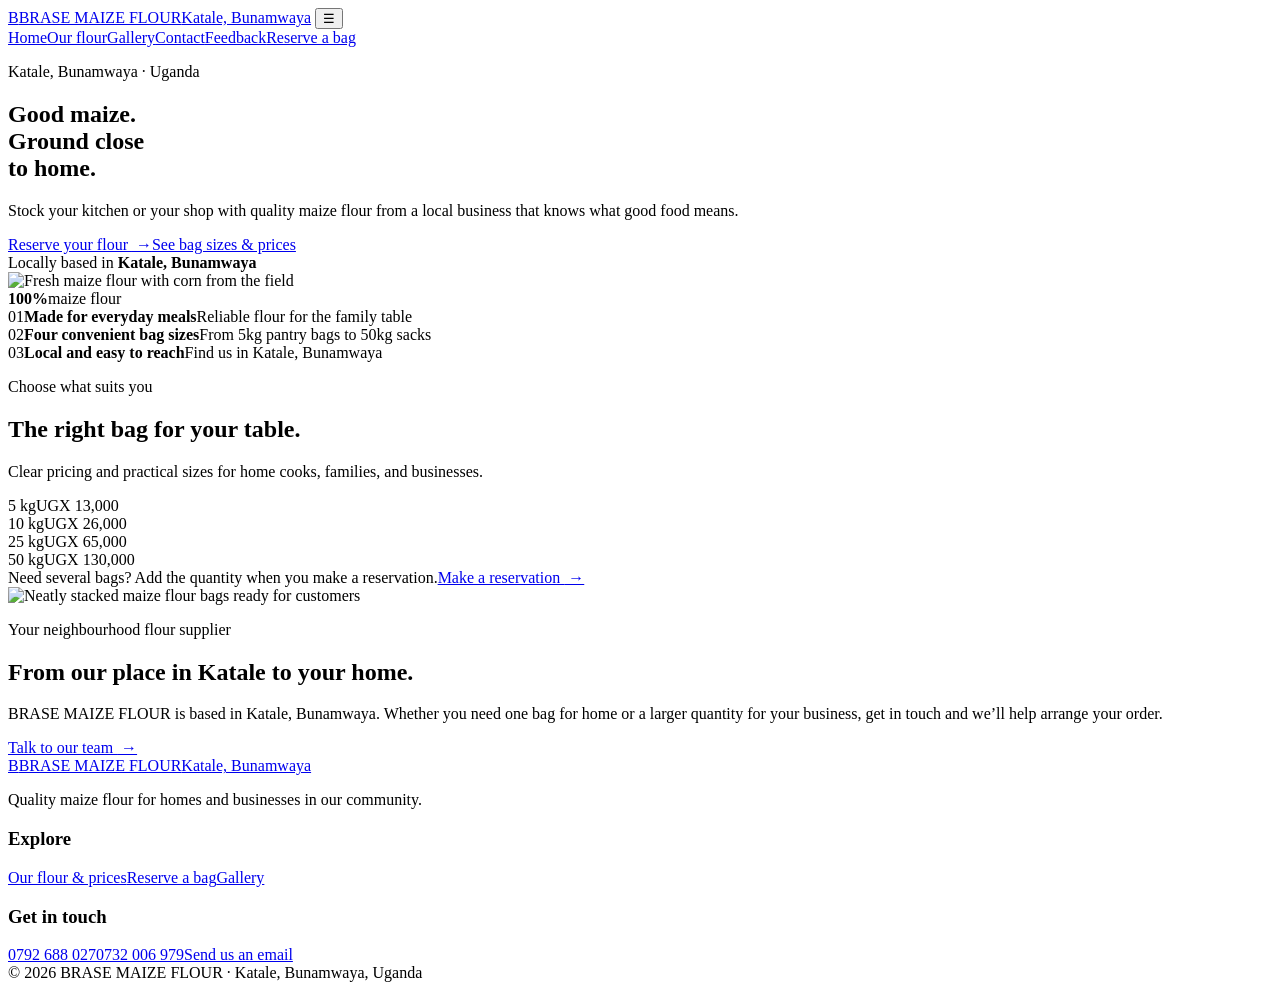
==== index.html @ acef11b5 "Rename home.html to index.html" ====
<!doctype html>
<html lang="en">
<head>
	<meta charset="utf-8">
	<meta name="viewport" content="width=device-width, initial-scale=1">
	<meta name="description" content="Fresh, quality maize flour from BRASE MAIZE FLOUR in Katale, Bunamwaya. Order 5kg to 50kg bags for your home or business.">
	<title>BRASE MAIZE FLOUR | Good maize, ground close to home</title>
	<link rel="stylesheet" href="../style.css/main.css">
</head>
<body>
	<header class="site-header">
		<div class="header-inner">
			<a class="brand" href="home.html" aria-label="BRASE MAIZE FLOUR home"><span class="brand-mark" aria-hidden="true">B</span><span><span class="brand-name">BRASE MAIZE FLOUR</span><span class="brand-place">Katale, Bunamwaya</span></span></a>
			<button class="menu-toggle" type="button" aria-label="Open navigation" aria-expanded="false">&#9776;</button>
			<nav class="site-nav" aria-label="Main navigation">
				<a href="home.html" aria-current="page">Home</a><a href="order.html">Our flour</a><a href="gallery.html">Gallery</a><a href="contact%20us.html">Contact</a><a href="feedback.html">Feedback</a><a class="nav-cta" href="reservations.html">Reserve a bag</a>
			</nav>
		</div>
	</header>
	<main>
		<section class="hero">
			<div class="hero-inner">
				<div class="hero-copy">
					<p class="eyebrow">Katale, Bunamwaya · Uganda</p>
					<h1>Good maize.<br><span>Ground close</span><br>to home.</h1>
					<p>Stock your kitchen or your shop with quality maize flour from a local business that knows what good food means.</p>
					<div class="hero-actions"><a class="button" href="reservations.html">Reserve your flour <span aria-hidden="true">&nbsp;→</span></a><a class="button button-light" href="order.html">See bag sizes &amp; prices</a></div>
					<div class="hero-note"><span class="note-dot" aria-hidden="true"></span><span>Locally based in <strong>Katale, Bunamwaya</strong></span></div>
				</div>
				<div class="hero-visual">
					<div class="hero-photo"><img src="../assets/c99c991272a7aebee4d155861b2cdf4a.jpg" alt="Fresh maize flour with corn from the field"></div>
					<div class="photo-label"><strong>100%</strong><span>maize flour</span></div>
				</div>
			</div>
		</section>
		<section class="trust-strip" aria-label="Business highlights">
			<div class="trust-inner">
				<div class="trust-item"><span class="trust-icon" aria-hidden="true">01</span><span><strong>Made for everyday meals</strong><span>Reliable flour for the family table</span></span></div>
				<div class="trust-item"><span class="trust-icon" aria-hidden="true">02</span><span><strong>Four convenient bag sizes</strong><span>From 5kg pantry bags to 50kg sacks</span></span></div>
				<div class="trust-item"><span class="trust-icon" aria-hidden="true">03</span><span><strong>Local and easy to reach</strong><span>Find us in Katale, Bunamwaya</span></span></div>
			</div>
		</section>
		<section class="section">
			<div class="section-inner">
				<div class="section-heading"><p class="eyebrow">Choose what suits you</p><h2>The right bag for your table.</h2><p>Clear pricing and practical sizes for home cooks, families, and businesses.</p></div>
				<div class="package-grid">
					<div class="package"><span class="package-weight">5<span class="package-unit"> kg</span></span><span class="package-price">UGX 13,000</span></div>
					<div class="package"><span class="package-weight">10<span class="package-unit"> kg</span></span><span class="package-price">UGX 26,000</span></div>
					<div class="package"><span class="package-weight">25<span class="package-unit"> kg</span></span><span class="package-price">UGX 65,000</span></div>
					<div class="package"><span class="package-weight">50<span class="package-unit"> kg</span></span><span class="package-price">UGX 130,000</span></div>
				</div>
				<div class="packages-footer"><span>Need several bags? Add the quantity when you make a reservation.</span><a class="button button-light" href="reservations.html">Make a reservation <span aria-hidden="true">&nbsp;→</span></a></div>
			</div>
		</section>
		<section class="section story-band">
			<div class="section-inner story-layout">
				<div class="story-image"><img src="../assets/b312a737c15384a1fec45f7753097e4c.jpg" alt="Neatly stacked maize flour bags ready for customers" loading="lazy"></div>
				<div class="story-copy"><p class="eyebrow">Your neighbourhood flour supplier</p><h2>From our place in Katale to your home.</h2><p>BRASE MAIZE FLOUR is based in Katale, Bunamwaya. Whether you need one bag for home or a larger quantity for your business, get in touch and we’ll help arrange your order.</p><a class="button" href="contact%20us.html">Talk to our team <span aria-hidden="true">&nbsp;→</span></a></div>
			</div>
		</section>
	</main>
	<footer class="footer">
		<div class="footer-inner">
			<div><a class="brand" href="home.html"><span class="brand-mark" aria-hidden="true">B</span><span><span class="brand-name">BRASE MAIZE FLOUR</span><span class="brand-place">Katale, Bunamwaya</span></span></a><p class="footer-copy">Quality maize flour for homes and businesses in our community.</p></div>
			<div><h3>Explore</h3><div class="footer-links"><a href="order.html">Our flour &amp; prices</a><a href="reservations.html">Reserve a bag</a><a href="gallery.html">Gallery</a></div></div>
			<div><h3>Get in touch</h3><div class="footer-links"><a href="tel:+256792688027">0792 688 027</a><a href="tel:+256732006979">0732 006 979</a><a href="mailto:kiizadrake1@gmail.com">Send us an email</a></div></div>
		</div>
		<div class="footer-bottom">© 2026 BRASE MAIZE FLOUR · Katale, Bunamwaya, Uganda</div>
	</footer>
	<script src="../site.js"></script>
</body>
</html>
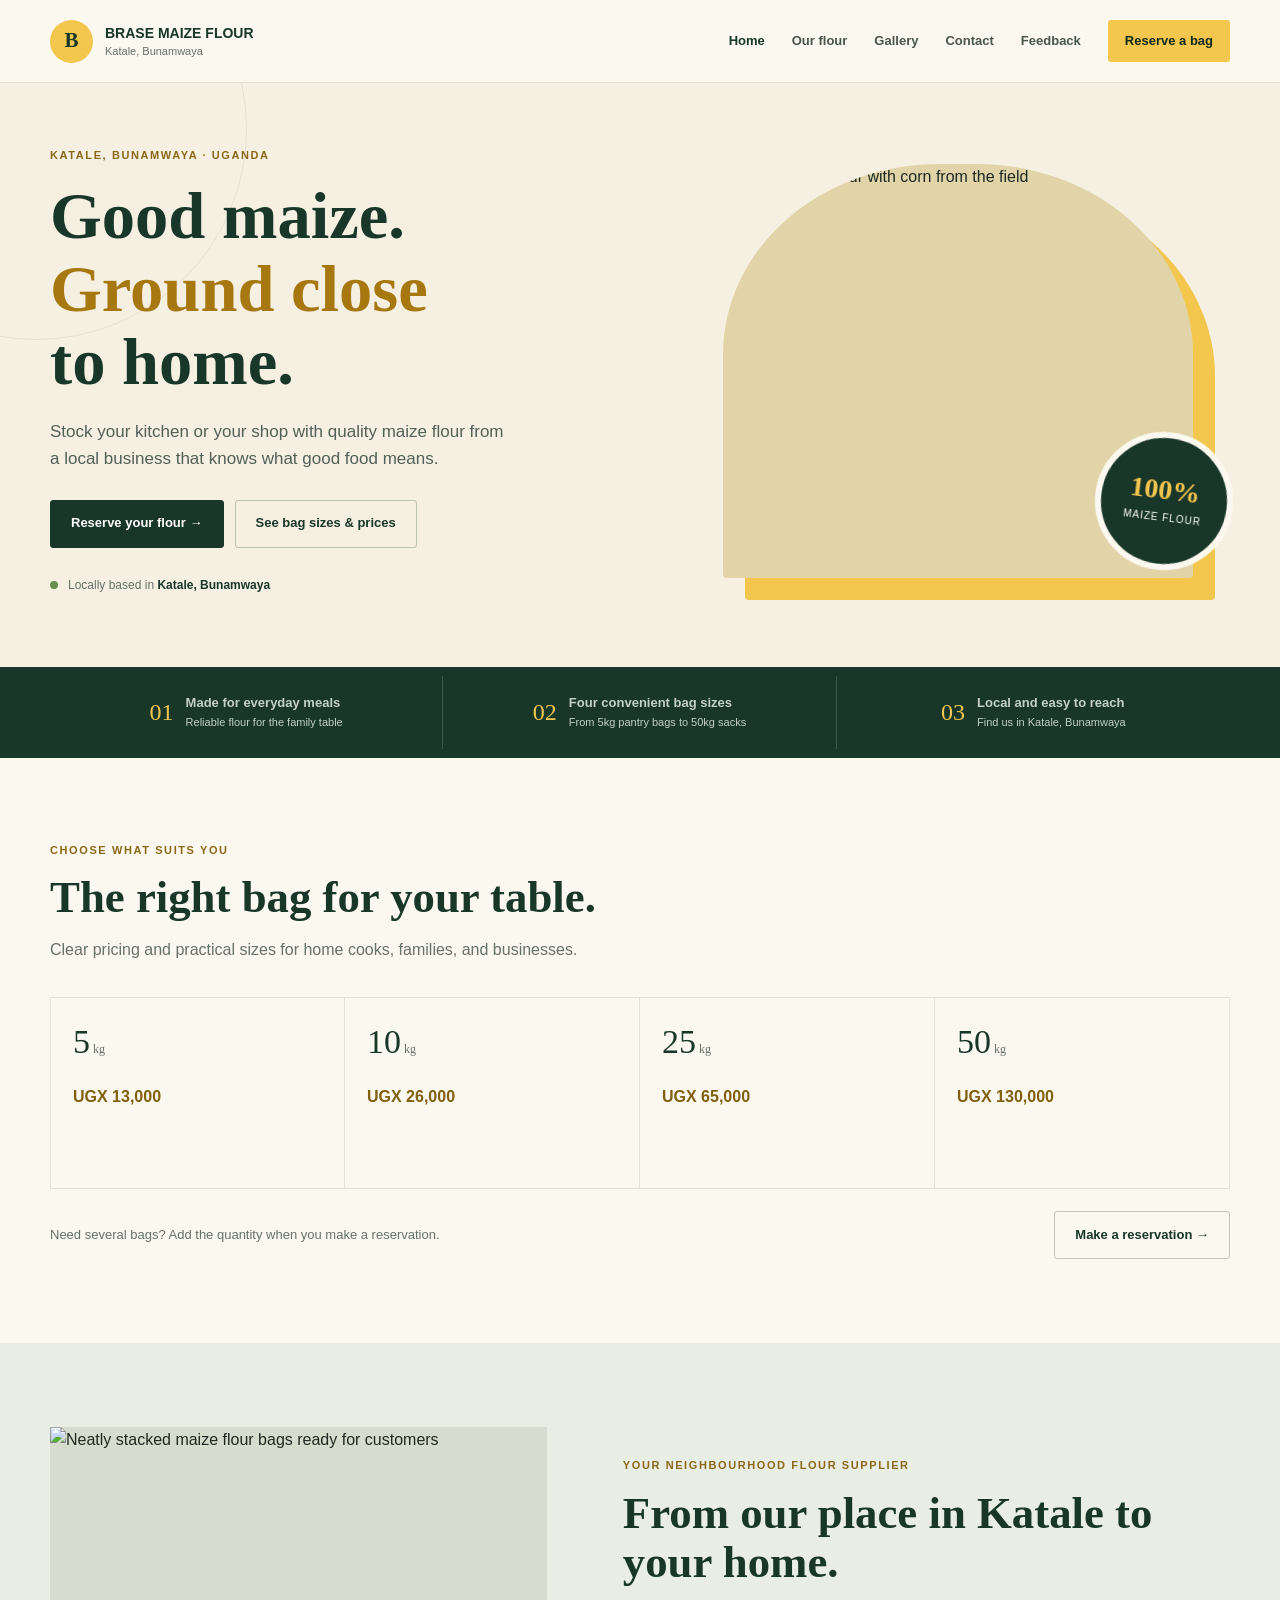
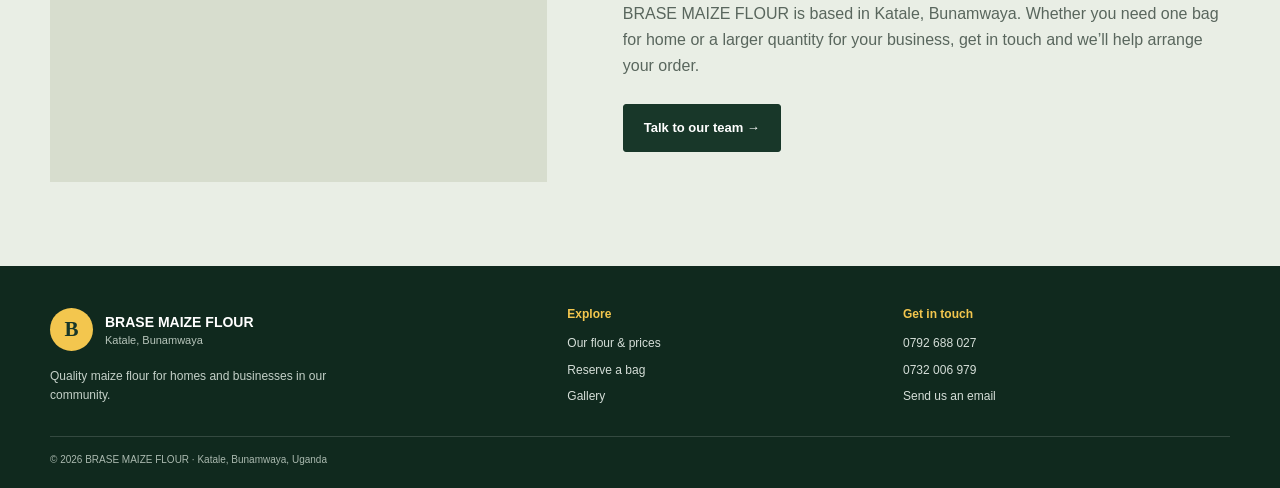
==== commit df860328: "Refactor index.html structure and links Updated HTML structure and links for the website." ====
--- a/index.html
+++ b/index.html
@@ -5,15 +5,15 @@
 	<meta name="viewport" content="width=device-width, initial-scale=1">
 	<meta name="description" content="Fresh, quality maize flour from BRASE MAIZE FLOUR in Katale, Bunamwaya. Order 5kg to 50kg bags for your home or business.">
 	<title>BRASE MAIZE FLOUR | Good maize, ground close to home</title>
-	<link rel="stylesheet" href="../style.css/main.css">
+	<link rel="stylesheet" href="main.css">
 </head>
 <body>
 	<header class="site-header">
 		<div class="header-inner">
-			<a class="brand" href="home.html" aria-label="BRASE MAIZE FLOUR home"><span class="brand-mark" aria-hidden="true">B</span><span><span class="brand-name">BRASE MAIZE FLOUR</span><span class="brand-place">Katale, Bunamwaya</span></span></a>
+			<a class="brand" href="index.html" aria-label="BRASE MAIZE FLOUR home"><span class="brand-mark" aria-hidden="true">B</span><span><span class="brand-name">BRASE MAIZE FLOUR</span><span class="brand-place">Katale, Bunamwaya</span></span></a>
 			<button class="menu-toggle" type="button" aria-label="Open navigation" aria-expanded="false">&#9776;</button>
 			<nav class="site-nav" aria-label="Main navigation">
-				<a href="home.html" aria-current="page">Home</a><a href="order.html">Our flour</a><a href="gallery.html">Gallery</a><a href="contact%20us.html">Contact</a><a href="feedback.html">Feedback</a><a class="nav-cta" href="reservations.html">Reserve a bag</a>
+				<a href="index.html" aria-current="page">Home</a><a href="order.html">Our flour</a><a href="gallery.html">Gallery</a><a href="contact%20us.html">Contact</a><a href="feedback.html">Feedback</a><a class="nav-cta" href="reservations.html">Reserve a bag</a>
 			</nav>
 		</div>
 	</header>
--- a/main.css
+++ b/main.css
@@ -0,0 +1,204 @@
+@import url('https://fonts.googleapis.com/css2?family=DM+Sans:wght@400;500;600;700&family=Fraunces:opsz,wght@9..144,500;9..144,600;9..144,700&display=swap');
+
+:root {
+  color-scheme: light;
+  --forest: #183729;
+  --forest-deep: #10291e;
+  --maize: #f3c64e;
+  --maize-dark: #dbab2c;
+  --paper: #fbf8ef;
+  --white: #fffefa;
+  --ink: #1d2922;
+  --muted: #657269;
+  --line: #e5e3d9;
+  --display: 'Fraunces', Georgia, serif;
+  --body: 'DM Sans', 'Segoe UI', sans-serif;
+}
+
+* { box-sizing: border-box; }
+html { scroll-behavior: smooth; }
+body { margin: 0; color: var(--ink); background: var(--paper); font-family: var(--body); font-size: 16px; line-height: 1.6; }
+a { color: inherit; }
+img { display: block; max-width: 100%; }
+button, input, select, textarea { font: inherit; }
+.site-header { position: relative; z-index: 5; background: var(--paper); border-bottom: 1px solid rgba(24, 55, 41, .12); }
+.header-inner { width: min(1180px, calc(100% - 48px)); min-height: 82px; margin: auto; display: flex; align-items: center; justify-content: space-between; gap: 30px; }
+.brand { display: inline-flex; align-items: center; gap: 12px; text-decoration: none; flex: 0 0 auto; }
+.brand-mark { width: 43px; height: 43px; display: grid; place-items: center; border-radius: 50%; color: var(--forest); background: var(--maize); font-family: var(--display); font-size: 21px; font-weight: 700; }
+.brand-name { display: block; color: var(--forest); font-size: 14px; font-weight: 700; line-height: 1.15; letter-spacing: 0; }
+.brand-place { display: block; margin-top: 5px; color: var(--muted); font-size: 11px; line-height: 1; }
+.site-nav { display: flex; align-items: center; gap: 27px; }
+.site-nav a { color: #48564d; text-decoration: none; font-size: 13px; font-weight: 600; transition: color .18s ease; }
+.site-nav a:hover, .site-nav a[aria-current="page"] { color: var(--forest); }
+.site-nav .nav-cta { padding: 11px 17px; color: var(--forest-deep); background: var(--maize); border-radius: 3px; }
+.site-nav .nav-cta:hover { background: var(--maize-dark); }
+.menu-toggle { display: none; width: 42px; height: 42px; border: 1px solid var(--line); background: transparent; color: var(--forest); border-radius: 3px; font-size: 21px; cursor: pointer; }
+.eyebrow { margin: 0 0 14px; color: #8b6718; text-transform: uppercase; letter-spacing: 1.6px; font-size: 11px; font-weight: 700; }
+h1, h2, h3, p { margin-top: 0; }
+h1, h2, h3 { color: var(--forest); font-family: var(--display); font-weight: 600; line-height: 1.1; }
+h1 { margin-bottom: 20px; font-size: clamp(42px, 5.2vw, 68px); }
+h2 { margin-bottom: 14px; font-size: clamp(32px, 3.5vw, 45px); }
+h3 { margin-bottom: 9px; font-size: 23px; }
+.button { display: inline-flex; min-height: 48px; align-items: center; justify-content: center; padding: 0 20px; border: 1px solid var(--forest); border-radius: 3px; background: var(--forest); color: white; text-decoration: none; font-size: 13px; font-weight: 700; transition: transform .18s ease, background .18s ease; }
+.button:hover { transform: translateY(-2px); background: var(--forest-deep); }
+.button-light { border-color: rgba(24, 55, 41, .25); background: transparent; color: var(--forest); }
+.button-light:hover { background: rgba(24, 55, 41, .06); }
+.button-gold { border-color: var(--maize); background: var(--maize); color: var(--forest-deep); }
+.button-gold:hover { background: var(--maize-dark); }
+.hero { position: relative; overflow: hidden; background: #f5f0e2; }
+.hero::before { position: absolute; top: -165px; left: -175px; width: 420px; height: 420px; border: 1px solid rgba(24, 55, 41, .08); border-radius: 50%; content: ''; }
+.hero-inner { position: relative; width: min(1180px, calc(100% - 48px)); min-height: 570px; margin: auto; display: grid; grid-template-columns: 1fr .95fr; align-items: center; gap: 65px; padding: 64px 0 72px; }
+.hero-copy { max-width: 545px; animation: rise-in .7s ease both; }
+.hero-copy h1 span { color: #a77710; }
+.hero-copy > p:not(.eyebrow) { max-width: 455px; margin-bottom: 27px; color: #526057; font-size: 17px; }
+.hero-actions { display: flex; flex-wrap: wrap; gap: 11px; }
+.hero-note { display: flex; align-items: center; gap: 10px; margin-top: 28px; color: var(--muted); font-size: 12px; }
+.hero-note strong { color: var(--forest); }
+.note-dot { width: 8px; height: 8px; border-radius: 50%; background: #6a8d52; }
+.hero-visual { position: relative; min-height: 390px; display: grid; place-items: center; animation: rise-in .85s .1s ease both; }
+.hero-photo { position: relative; width: min(100%, 470px); aspect-ratio: 1 / .88; overflow: hidden; border-radius: 46% 46% 4px 4px; background: #e2d4a9; box-shadow: 22px 22px 0 var(--maize); }
+.hero-photo img { width: 100%; height: 100%; object-fit: cover; }
+.photo-label { position: absolute; right: -3px; bottom: 8px; width: 138px; height: 138px; display: grid; place-content: center; border: 6px solid var(--paper); border-radius: 50%; background: var(--forest); color: white; text-align: center; transform: rotate(7deg); }
+.photo-label strong { color: var(--maize); font-family: var(--display); font-size: 28px; line-height: 1; }
+.photo-label span { margin-top: 6px; font-size: 10px; text-transform: uppercase; letter-spacing: 1px; }
+.trust-strip { background: var(--forest); color: white; }
+.trust-inner { width: min(1180px, calc(100% - 48px)); min-height: 91px; margin: auto; display: grid; grid-template-columns: repeat(3, 1fr); align-items: center; }
+.trust-item { display: flex; align-items: center; justify-content: center; gap: 12px; padding: 17px 12px; border-right: 1px solid rgba(255,255,255,.16); }
+.trust-item:last-child { border: 0; }
+.trust-icon { color: var(--maize); font-family: var(--display); font-size: 24px; }
+.trust-item strong { display: block; font-size: 13px; }
+.trust-item span:last-child { color: #c4d0c8; font-size: 11px; }
+.section { padding: 84px 0; }
+.section-inner { width: min(1180px, calc(100% - 48px)); margin: auto; }
+.section-heading { max-width: 590px; margin-bottom: 35px; }
+.section-heading > p:last-child { margin-bottom: 0; color: var(--muted); }
+.package-grid { display: grid; grid-template-columns: repeat(4, 1fr); border-top: 1px solid var(--line); border-bottom: 1px solid var(--line); }
+.package { min-height: 190px; padding: 25px 22px; border-right: 1px solid var(--line); }
+.package:first-child { border-left: 1px solid var(--line); }
+.package-weight { display: block; color: var(--forest); font-family: var(--display); font-size: 34px; line-height: 1.1; }
+.package-unit { color: var(--muted); font-size: 12px; }
+.package-price { display: block; margin-top: 23px; color: #80600f; font-size: 16px; font-weight: 700; }
+.package-price small { color: var(--muted); font-size: 10px; font-weight: 500; }
+.packages-footer { display: flex; justify-content: space-between; align-items: center; gap: 20px; margin-top: 22px; color: var(--muted); font-size: 13px; }
+.story-band { background: #e9eee5; }
+.story-layout { display: grid; grid-template-columns: .9fr 1.1fr; align-items: center; gap: 76px; }
+.story-image { height: 355px; overflow: hidden; background: #d7ddce; }
+.story-image img { width: 100%; height: 100%; object-fit: cover; }
+.story-copy > p:not(.eyebrow) { color: #59665d; }
+.story-copy .button { margin-top: 10px; }
+.page-hero { padding: 67px 0 56px; background: #f2eedf; border-bottom: 1px solid var(--line); }
+.page-hero-inner { width: min(1180px, calc(100% - 48px)); margin: auto; }
+.page-hero h1 { margin-bottom: 12px; font-size: clamp(38px, 4vw, 54px); }
+.page-hero p:last-child { max-width: 590px; margin-bottom: 0; color: var(--muted); }
+.content-section { padding: 55px 0 86px; }
+.content-inner { width: min(1180px, calc(100% - 48px)); margin: auto; }
+.reservation-layout { display: grid; grid-template-columns: minmax(0, 1.1fr) minmax(285px, .75fr); align-items: start; gap: 54px; }
+.form-panel { padding: 30px; border: 1px solid var(--line); background: var(--white); }
+.form-panel h2 { margin-bottom: 8px; font-size: 30px; }
+.form-intro { margin-bottom: 25px; color: var(--muted); font-size: 13px; }
+.form-grid { display: grid; grid-template-columns: 1fr 1fr; gap: 17px; }
+.field { display: grid; gap: 6px; }
+.field-full { grid-column: 1 / -1; }
+.field label { color: #46534a; font-size: 12px; font-weight: 700; }
+.field input, .field select, .field textarea { width: 100%; min-height: 45px; padding: 10px 12px; border: 1px solid #d8dcd4; border-radius: 2px; outline: none; background: white; color: var(--ink); }
+.field textarea { min-height: 100px; resize: vertical; }
+.field input:focus, .field select:focus, .field textarea:focus { border-color: #53745e; box-shadow: 0 0 0 3px rgba(83,116,94,.12); }
+.form-submit { width: 100%; margin-top: 20px; cursor: pointer; }
+.form-hint { margin: 12px 0 0; color: var(--muted); font-size: 11px; text-align: center; }
+.order-summary { position: sticky; top: 24px; padding: 26px; background: var(--forest); color: white; }
+.order-summary h2 { color: white; font-size: 26px; }
+.order-summary > p { color: #c4d0c8; font-size: 13px; }
+.price-list { margin: 21px 0; border-top: 1px solid rgba(255,255,255,.17); }
+.price-row { display: flex; justify-content: space-between; gap: 14px; padding: 12px 0; border-bottom: 1px solid rgba(255,255,255,.17); font-size: 13px; }
+.price-row strong { color: var(--maize); }
+.summary-help { margin-bottom: 0; padding-top: 7px; color: #c4d0c8; font-size: 11px; }
+.gallery-grid { display: grid; grid-template-columns: 1.15fr .85fr; grid-template-rows: 250px 250px; gap: 16px; }
+.gallery-item { position: relative; overflow: hidden; background: #e4e6d9; }
+.gallery-item:first-child { grid-row: span 2; }
+.gallery-item img { width: 100%; height: 100%; object-fit: cover; transition: transform .45s ease; }
+.gallery-item:hover img { transform: scale(1.035); }
+.gallery-caption { position: absolute; right: 0; bottom: 0; left: 0; padding: 32px 18px 15px; background: linear-gradient(transparent, rgba(16, 41, 30, .76)); color: white; font-size: 13px; font-weight: 600; }
+.contact-layout { display: grid; grid-template-columns: .85fr 1.15fr; gap: 60px; }
+.contact-list { margin-top: 25px; border-top: 1px solid var(--line); }
+.contact-row { display: grid; grid-template-columns: 120px 1fr; gap: 16px; padding: 16px 0; border-bottom: 1px solid var(--line); }
+.contact-row strong { color: var(--forest); font-size: 12px; }
+.contact-row a, .contact-row span { color: #59665d; font-size: 13px; text-decoration: none; }
+.contact-row a:hover { color: #8b6718; }
+.map-panel { min-height: 340px; padding: 30px; display: flex; flex-direction: column; justify-content: space-between; background: #e8ecdf; border: 1px solid #d9e0d4; }
+.map-pin { width: 45px; height: 45px; display: grid; place-items: center; border-radius: 50%; background: var(--maize); color: var(--forest); font-size: 20px; }
+.map-panel p { margin-bottom: 0; color: var(--muted); font-size: 13px; }
+.feedback-layout { display: grid; grid-template-columns: .8fr 1.2fr; gap: 62px; align-items: start; }
+.feedback-note { padding: 25px; background: #e9eee5; }
+.feedback-note p { margin-bottom: 0; color: #536157; font-size: 13px; }
+.footer { padding: 42px 0 20px; background: var(--forest-deep); color: white; }
+.footer-inner { width: min(1180px, calc(100% - 48px)); margin: auto; display: grid; grid-template-columns: 1.3fr .8fr .9fr; gap: 45px; }
+.footer .brand-name { color: white; }
+.footer .brand-place { color: #b7c5bb; }
+.footer-copy { max-width: 300px; margin: 16px 0 0; color: #c4d0c8; font-size: 12px; }
+.footer h3 { margin-bottom: 13px; color: var(--maize); font-family: var(--body); font-size: 12px; }
+.footer-links { display: grid; gap: 7px; }
+.footer-links a { width: fit-content; color: #d5ded8; text-decoration: none; font-size: 12px; }
+.footer-links a:hover { color: var(--maize); }
+.footer-bottom { width: min(1180px, calc(100% - 48px)); margin: 30px auto 0; padding-top: 15px; border-top: 1px solid rgba(255,255,255,.15); color: #aab9af; font-size: 10px; }
+.visually-hidden { position: absolute; width: 1px; height: 1px; padding: 0; margin: -1px; overflow: hidden; clip: rect(0,0,0,0); white-space: nowrap; border: 0; }
+@keyframes rise-in { from { opacity: 0; transform: translateY(14px); } to { opacity: 1; transform: translateY(0); } }
+@media (max-width: 850px) {
+  .header-inner { width: min(100% - 36px, 1180px); }
+  .menu-toggle { display: grid; place-items: center; }
+  .site-nav { position: absolute; top: 100%; right: 0; left: 0; display: none; align-items: stretch; gap: 0; padding: 8px 18px 18px; border-bottom: 1px solid var(--line); background: var(--paper); }
+  .site-nav.is-open { display: grid; }
+  .site-nav a { padding: 12px 3px; border-bottom: 1px solid var(--line); }
+  .site-nav .nav-cta { margin-top: 10px; padding: 11px 14px; text-align: center; }
+  .hero-inner { min-height: 0; grid-template-columns: 1fr .85fr; gap: 28px; padding: 58px 0; }
+  .hero-visual { min-height: 310px; }
+  .photo-label { right: -8px; width: 115px; height: 115px; }
+  .trust-inner { width: calc(100% - 32px); }
+  .trust-item { gap: 8px; }
+  .story-layout { gap: 38px; }
+  .reservation-layout { gap: 25px; }
+  .contact-layout, .feedback-layout { gap: 35px; }
+}
+@media (max-width: 620px) {
+  body { font-size: 15px; }
+  .header-inner { min-height: 72px; }
+  .brand-mark { width: 39px; height: 39px; }
+  .brand-name { font-size: 12px; }
+  .hero-inner { width: calc(100% - 36px); grid-template-columns: 1fr; gap: 27px; padding: 48px 0 50px; }
+  .hero-copy > p:not(.eyebrow) { font-size: 15px; }
+  .hero-visual { min-height: 270px; margin: 0 13px 10px 0; }
+  .hero-photo { width: 100%; aspect-ratio: 1 / .72; border-radius: 44% 44% 3px 3px; }
+  .photo-label { right: -10px; bottom: -7px; width: 100px; height: 100px; }
+  .photo-label strong { font-size: 23px; }
+  .trust-inner { grid-template-columns: 1fr; padding: 7px 0; }
+  .trust-item { justify-content: flex-start; padding: 10px 8px; border-right: 0; border-bottom: 1px solid rgba(255,255,255,.14); }
+  .trust-item:last-child { border-bottom: 0; }
+  .section { padding: 60px 0; }
+  .section-inner, .page-hero-inner, .content-inner { width: calc(100% - 36px); }
+  .package-grid { grid-template-columns: 1fr 1fr; }
+  .package { min-height: 150px; padding: 20px 14px; border-bottom: 1px solid var(--line); }
+  .package:nth-child(odd) { border-left: 1px solid var(--line); }
+  .package:nth-child(even) { border-right: 1px solid var(--line); }
+  .package:nth-last-child(-n+2) { border-bottom: 0; }
+  .package-weight { font-size: 30px; }
+  .package-price { margin-top: 15px; font-size: 14px; }
+  .packages-footer { align-items: flex-start; flex-direction: column; }
+  .story-layout, .reservation-layout, .contact-layout, .feedback-layout { grid-template-columns: 1fr; gap: 28px; }
+  .story-image { height: 250px; }
+  .page-hero { padding: 48px 0 40px; }
+  .content-section { padding: 35px 0 62px; }
+  .form-panel { padding: 21px 17px; }
+  .form-grid { grid-template-columns: 1fr; }
+  .field-full { grid-column: auto; }
+  .order-summary { position: static; }
+  .gallery-grid { grid-template-columns: 1fr 1fr; grid-template-rows: 220px 155px; gap: 9px; }
+  .gallery-item:first-child { grid-row: span 2; }
+  .gallery-caption { padding: 28px 11px 11px; font-size: 11px; }
+  .contact-row { grid-template-columns: 90px 1fr; }
+  .map-panel { min-height: 260px; }
+  .footer-inner { width: calc(100% - 36px); grid-template-columns: 1fr 1fr; gap: 27px 18px; }
+  .footer-inner > :first-child { grid-column: 1 / -1; }
+  .footer-bottom { width: calc(100% - 36px); }
+}
+@media (prefers-reduced-motion: reduce) {
+  *, *::before, *::after { scroll-behavior: auto !important; animation-duration: .01ms !important; animation-iteration-count: 1 !important; transition-duration: .01ms !important; }
+}
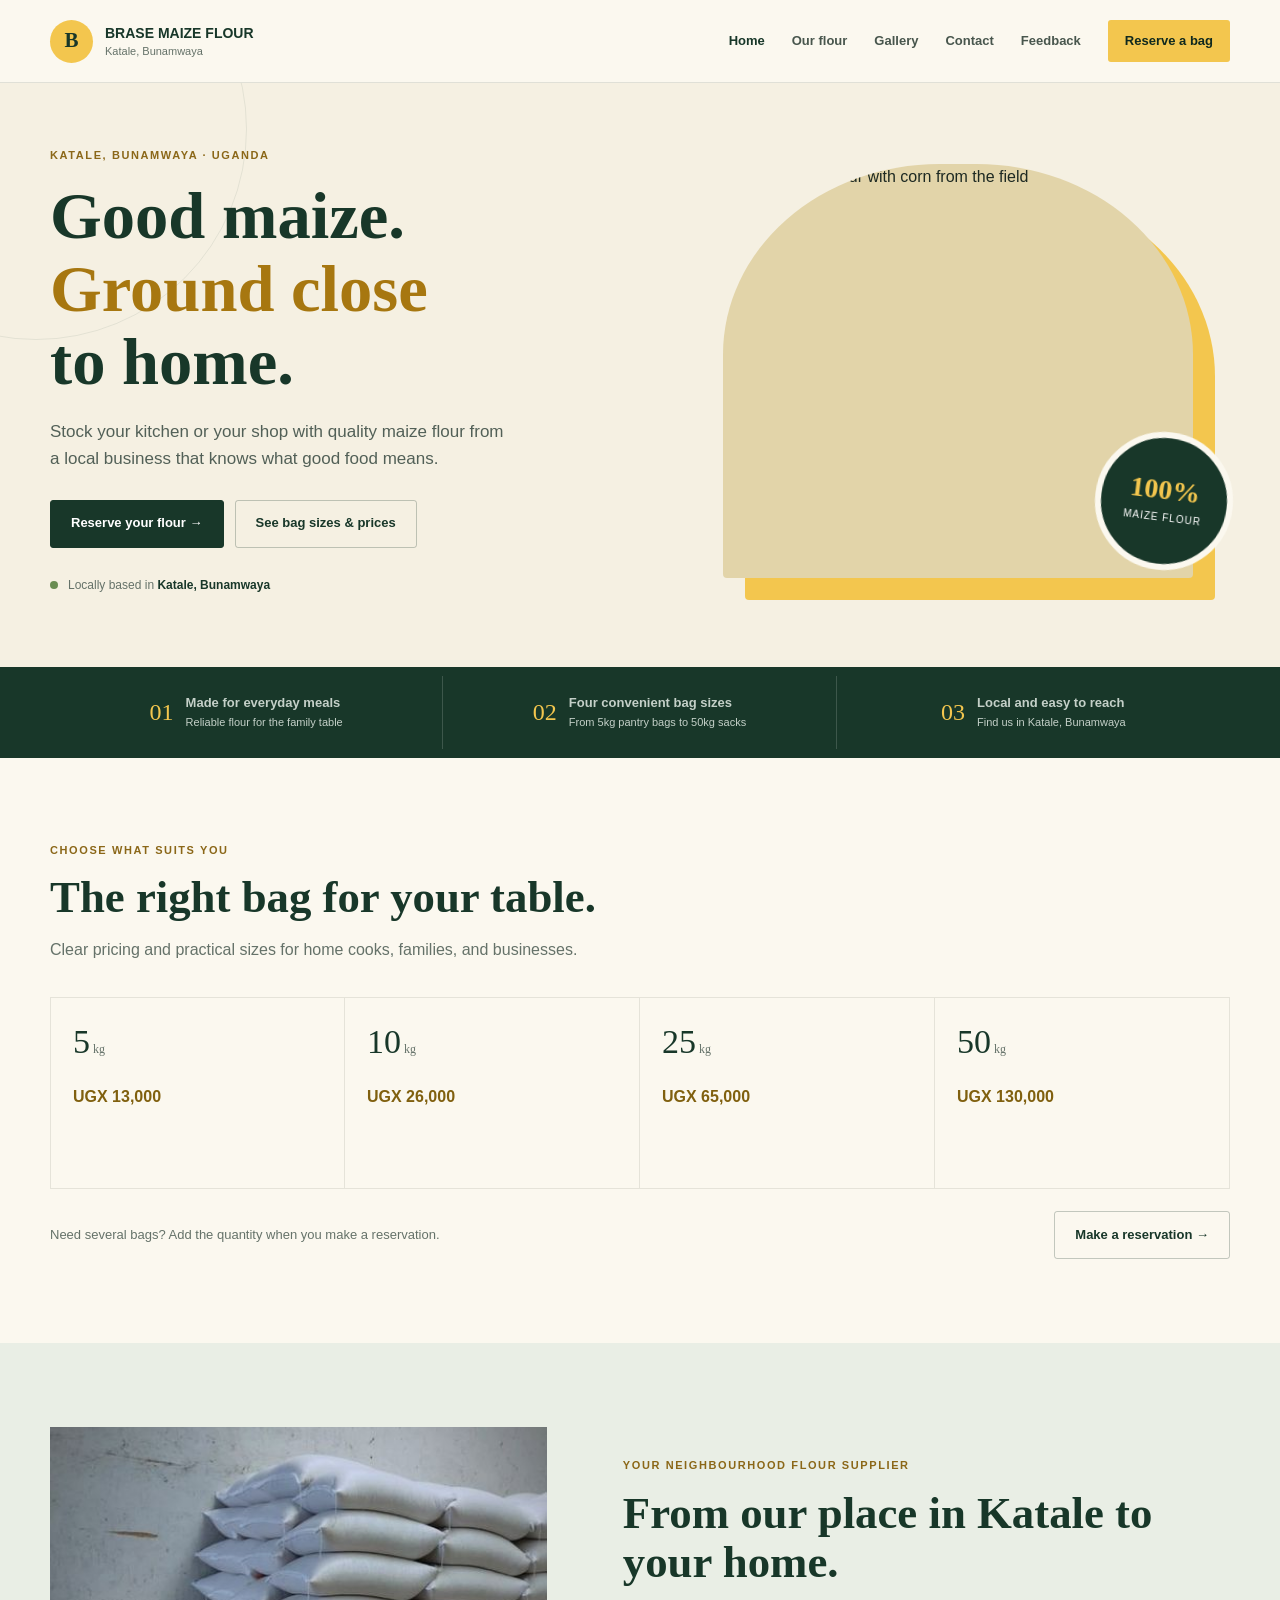
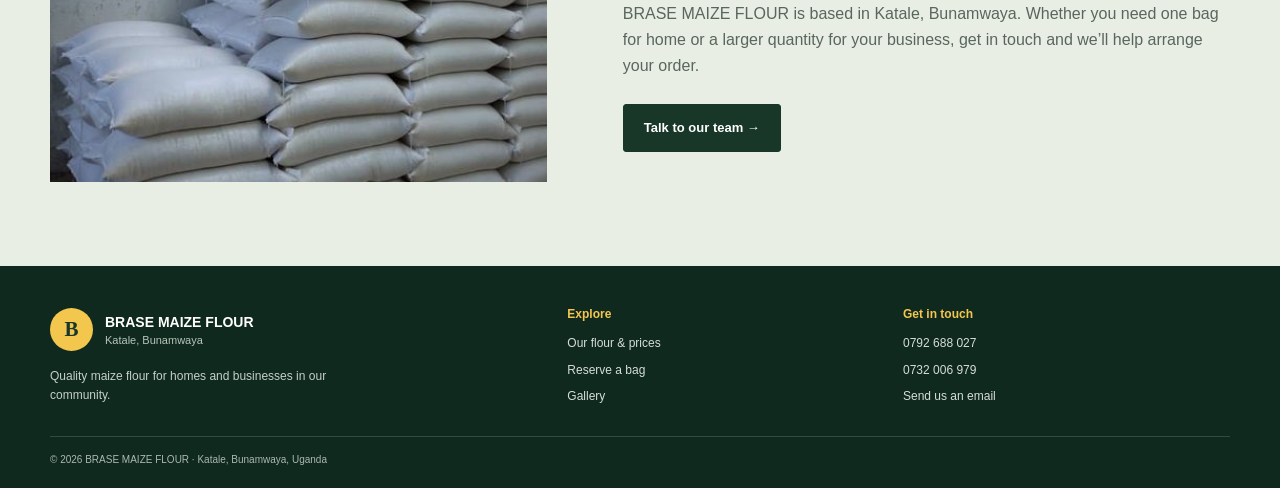
==== commit 764ba016: "Fix HTML encoding issues in index.html" ====
--- a/index.html
+++ b/index.html
@@ -54,7 +54,7 @@
 		</section>
 		<section class="section story-band">
 			<div class="section-inner story-layout">
-				<div class="story-image"><img src="../assets/b312a737c15384a1fec45f7753097e4c.jpg" alt="Neatly stacked maize flour bags ready for customers" loading="lazy"></div>
+				<div class="story-image"><img src="b312a737c15384a1fec45f7753097e4c.jpg" alt="Neatly stacked maize flour bags ready for customers" loading="lazy"></div>
 				<div class="story-copy"><p class="eyebrow">Your neighbourhood flour supplier</p><h2>From our place in Katale to your home.</h2><p>BRASE MAIZE FLOUR is based in Katale, Bunamwaya. Whether you need one bag for home or a larger quantity for your business, get in touch and we’ll help arrange your order.</p><a class="button" href="contact%20us.html">Talk to our team <span aria-hidden="true">&nbsp;→</span></a></div>
 			</div>
 		</section>
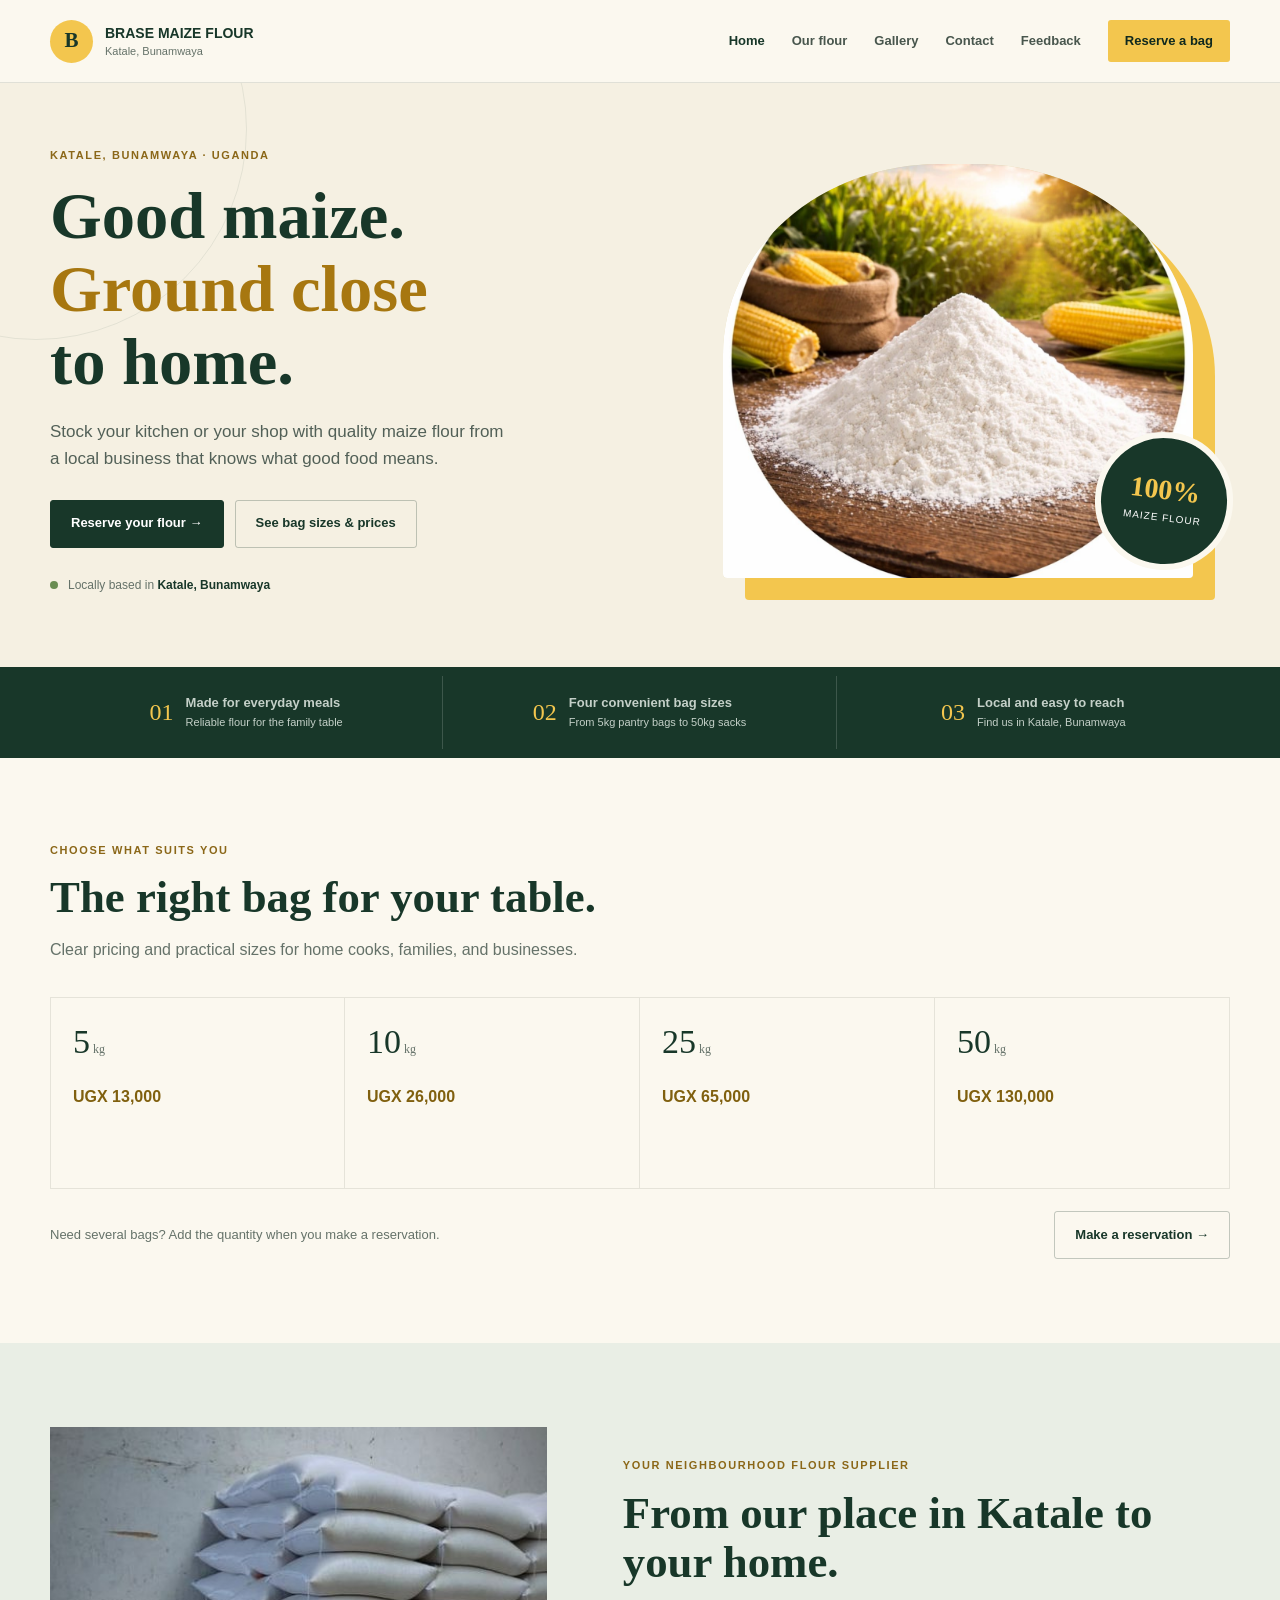
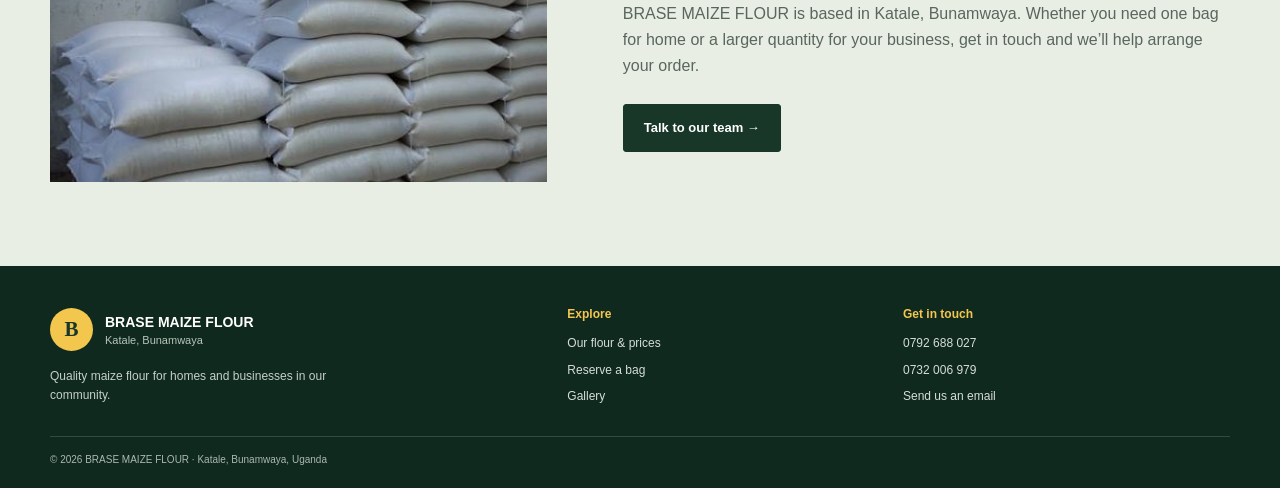
==== commit 4e28f1eb: "Fix HTML encoding issues in index.html" ====
--- a/index.html
+++ b/index.html
@@ -28,7 +28,7 @@
 					<div class="hero-note"><span class="note-dot" aria-hidden="true"></span><span>Locally based in <strong>Katale, Bunamwaya</strong></span></div>
 				</div>
 				<div class="hero-visual">
-					<div class="hero-photo"><img src="../assets/c99c991272a7aebee4d155861b2cdf4a.jpg" alt="Fresh maize flour with corn from the field"></div>
+					<div class="hero-photo"><img src="c99c991272a7aebee4d155861b2cdf4a.jpg" alt="Fresh maize flour with corn from the field"></div>
 					<div class="photo-label"><strong>100%</strong><span>maize flour</span></div>
 				</div>
 			</div>
@@ -61,7 +61,7 @@
 	</main>
 	<footer class="footer">
 		<div class="footer-inner">
-			<div><a class="brand" href="home.html"><span class="brand-mark" aria-hidden="true">B</span><span><span class="brand-name">BRASE MAIZE FLOUR</span><span class="brand-place">Katale, Bunamwaya</span></span></a><p class="footer-copy">Quality maize flour for homes and businesses in our community.</p></div>
+			<div><a class="brand" href="index.html"><span class="brand-mark" aria-hidden="true">B</span><span><span class="brand-name">BRASE MAIZE FLOUR</span><span class="brand-place">Katale, Bunamwaya</span></span></a><p class="footer-copy">Quality maize flour for homes and businesses in our community.</p></div>
 			<div><h3>Explore</h3><div class="footer-links"><a href="order.html">Our flour &amp; prices</a><a href="reservations.html">Reserve a bag</a><a href="gallery.html">Gallery</a></div></div>
 			<div><h3>Get in touch</h3><div class="footer-links"><a href="tel:+256792688027">0792 688 027</a><a href="tel:+256732006979">0732 006 979</a><a href="mailto:kiizadrake1@gmail.com">Send us an email</a></div></div>
 		</div>
